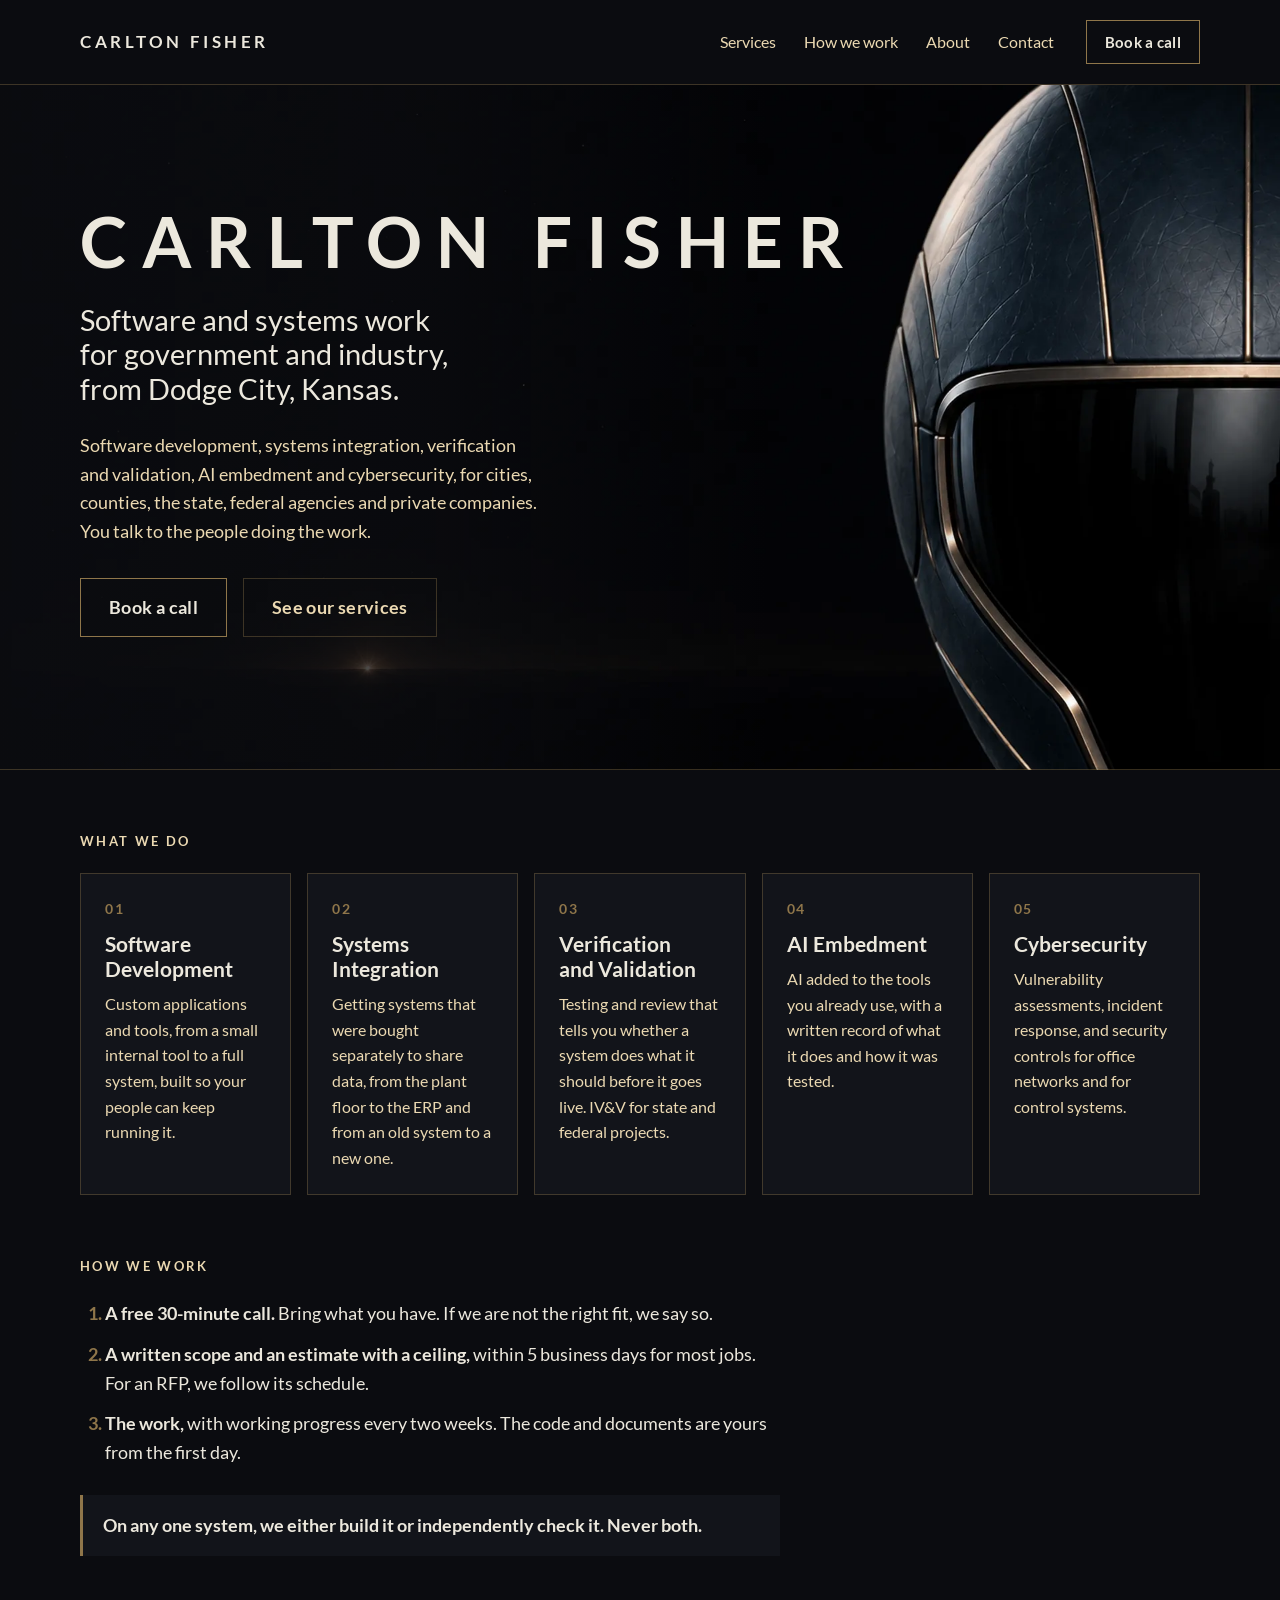
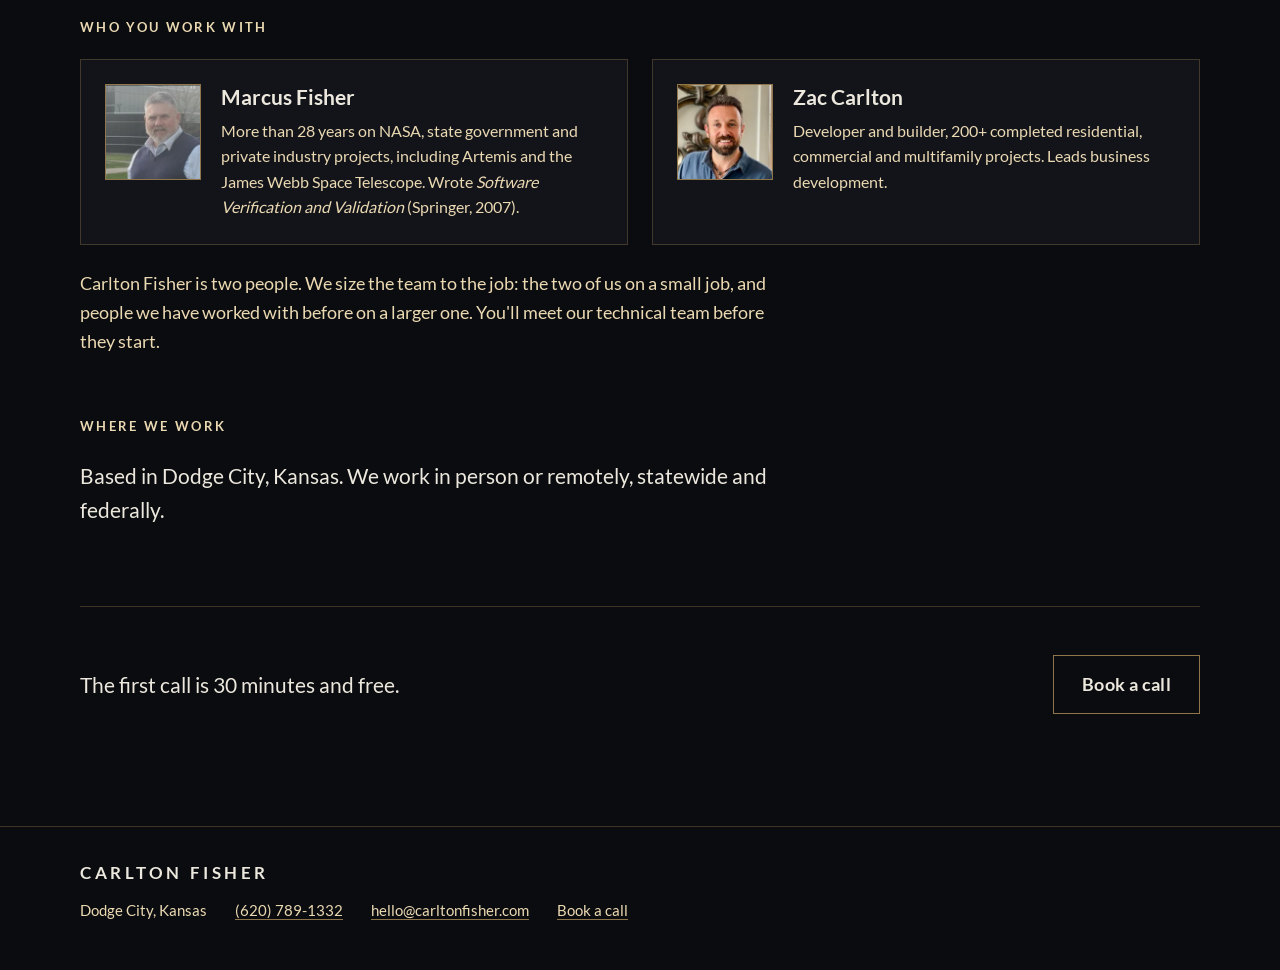
==== index.html @ 2996853e "Carlton Fisher site, launch build 4" ====
<!DOCTYPE html>
<html lang="en">
<head>
<meta charset="utf-8">
<meta name="viewport" content="width=device-width, initial-scale=1">
<title>Carlton Fisher</title>
<meta name="description" content="Carlton Fisher: software development, systems integration, verification and validation, AI embedment and cybersecurity for government and industry, from Dodge City, Kansas.">
<link rel="icon" href="assets/img/favicon.svg" type="image/svg+xml">
<link rel="stylesheet" href="assets/site.css">
</head>
<body>
<header class="top">
  <a class="wordmark" href="index.html">CARLTON FISHER</a>
  <nav aria-label="Main"><a href="index.html#services">Services</a><a href="how-we-work.html">How we work</a><a href="about.html">About</a><a href="contact.html">Contact</a></nav>
  <a class="btn btn-small" href="https://calendar.google.com/calendar/appointments/schedules/AcZssZ2aiXLFy0zfzbLXcPLZE_YEmuOmYzKaffqSTEAC0sA1fxh3rwkojlCjnzsBDREhoUScpNR8mEm6">Book a call</a>
</header>
<main>
<section class="hero">
  <div class="hero-text wrap">
    <p class="wordmark-xl">CARLTON FISHER</p>
    <h1>Software and systems work for government and industry, from Dodge City, Kansas.</h1>
    <p class="sub">Software development, systems integration, verification and validation, AI embedment and cybersecurity, for cities, counties, the state, federal agencies and private companies. You talk to the people doing the work.</p>
    <div class="actions">
      <a class="btn" href="https://calendar.google.com/calendar/appointments/schedules/AcZssZ2aiXLFy0zfzbLXcPLZE_YEmuOmYzKaffqSTEAC0sA1fxh3rwkojlCjnzsBDREhoUScpNR8mEm6">Book a call</a>
      <a class="btn btn-ghost" href="#services">See our services</a>
    </div>
  </div>
</section>

<section class="wrap block" id="services">
  <h2 class="label">What we do</h2>
  <div class="cards"><a class="card" href="software-development.html">
  <span class="num">01</span>
  <h3>Software Development</h3>
  <p>Custom applications and tools, from a small internal tool to a full system, built so your people can keep running it.</p>
</a><a class="card" href="systems-integration.html">
  <span class="num">02</span>
  <h3>Systems Integration</h3>
  <p>Getting systems that were bought separately to share data, from the plant floor to the ERP and from an old system to a new one.</p>
</a><a class="card" href="verification-and-validation.html">
  <span class="num">03</span>
  <h3>Verification and Validation</h3>
  <p>Testing and review that tells you whether a system does what it should before it goes live. IV&V for state and federal projects.</p>
</a><a class="card" href="ai-embedment.html">
  <span class="num">04</span>
  <h3>AI Embedment</h3>
  <p>AI added to the tools you already use, with a written record of what it does and how it was tested.</p>
</a><a class="card" href="cybersecurity.html">
  <span class="num">05</span>
  <h3>Cybersecurity</h3>
  <p>Vulnerability assessments, incident response, and security controls for office networks and for control systems.</p>
</a></div>
</section>

<section class="wrap block">
  <h2 class="label">How we work</h2>
  <ol class="steps">
    <li><b>A free 30-minute call.</b> Bring what you have. If we are not the right fit, we say so.</li>
    <li><b>A written scope and an estimate with a ceiling,</b> within 5 business days for most jobs. For an RFP, we follow its schedule.</li>
    <li><b>The work,</b> with working progress every two weeks. The code and documents are yours from the first day.</li>
  </ol>
  <p class="rule">On any one system, we either build it or independently check it. Never both.</p>
</section>

<section class="wrap block">
  <h2 class="label">Who you work with</h2>
  <div class="people">
    <div class="person">
      <img class="photo" src="assets/img/marcus.webp" alt="Marcus Fisher" width="96" height="96">
      <div>
        <h3>Marcus Fisher</h3>
        <p>More than 28 years on NASA, state government and private industry projects, including Artemis and the James Webb Space Telescope. Wrote <i>Software Verification and Validation</i> (Springer, 2007).</p>
      </div>
    </div>
    <div class="person">
      <img class="photo" src="assets/img/zac.webp" alt="Zac Carlton" width="96" height="96">
      <div>
        <h3>Zac Carlton</h3>
        <p>Developer and builder, 200+ completed residential, commercial and multifamily projects. Leads business development.</p>
      </div>
    </div>
  </div>
  <p class="note">Carlton Fisher is two people. We size the team to the job: the two of us on a small job, and people we have worked with before on a larger one. You'll meet our technical team before they start.</p>
</section>

<section class="wrap block">
  <h2 class="label">Where we work</h2>
  <p class="lead-p">Based in Dodge City, Kansas. We work in person or remotely, statewide and federally.</p>
</section>

<section class="cta wrap">
  <p>The first call is 30 minutes and free.</p>
  <a class="btn" href="https://calendar.google.com/calendar/appointments/schedules/AcZssZ2aiXLFy0zfzbLXcPLZE_YEmuOmYzKaffqSTEAC0sA1fxh3rwkojlCjnzsBDREhoUScpNR8mEm6">Book a call</a>
</section>

</main>
<footer class="foot">
  <div class="wordmark">CARLTON FISHER</div>
  <div class="foot-line">
    <span>Dodge City, Kansas</span>
    <a href="tel:+16207891332">(620) 789-1332</a>
    <a href="mailto:hello@carltonfisher.com">hello@carltonfisher.com</a>
    <a href="https://calendar.google.com/calendar/appointments/schedules/AcZssZ2aiXLFy0zfzbLXcPLZE_YEmuOmYzKaffqSTEAC0sA1fxh3rwkojlCjnzsBDREhoUScpNR8mEm6">Book a call</a>
  </div>
</footer>
</body>
</html>
---- assets/site.css ----
/* Carlton Fisher, review build. One visual world: space black, bone and cream text, aged bronze lines. Lato only.
   Layout idea: a dark field with one photographic hero; everything below sits on a 1120 px column with bronze hairlines. */
:root {
  --bg: #0B0C10;          /* Space Black */
  --raise: #12141A;       /* lifted panels */
  --text: #ECE8DD;        /* IMAGINE Bright Bone, main text */
  --text-2: #EBD9B2;      /* ACE Cream, secondary text */
  --accent: #8F764A;      /* Aged Bronze, lines and accents */
  --line: rgba(143, 118, 74, 0.38);
  --font: 'Lato', 'Helvetica Neue', Arial, sans-serif;
  --track: 0.21em;
  color-scheme: dark;
}

@font-face { font-family: 'Lato'; font-weight: 400; font-style: normal; font-display: swap; src: url('fonts/lato-latin-400-normal.woff2') format('woff2'); }
@font-face { font-family: 'Lato'; font-weight: 700; font-style: normal; font-display: swap; src: url('fonts/lato-latin-700-normal.woff2') format('woff2'); }

* { box-sizing: border-box; }
html { -webkit-text-size-adjust: 100%; }
body { margin: 0; background: var(--bg); color: var(--text); font-family: var(--font); font-size: 18px; line-height: 1.6; }
a { color: var(--text); text-decoration-color: var(--accent); text-underline-offset: 3px; }
a:hover { color: var(--text-2); }
:focus-visible { outline: 2px solid var(--text-2); outline-offset: 3px; }
img { max-width: 100%; }
h1, h2, h3 { text-wrap: balance; line-height: 1.2; margin: 0; }
p { margin: 0; }

.wrap { width: min(1120px, 100% - 48px); margin-inline: auto; }

.review-strip { background: #1B1810; color: var(--text-2); font-size: 13px; text-align: center; padding: 6px 16px; border-bottom: 1px solid var(--line); }

/* Top bar */
.top { display: flex; align-items: center; gap: 32px; padding: 20px max(24px, (100% - 1120px) / 2); border-bottom: 1px solid var(--line); background: var(--bg); }
.wordmark { font-weight: 700; letter-spacing: var(--track); font-size: 17px; text-decoration: none; white-space: nowrap; color: var(--text); }
.top nav { display: flex; gap: 28px; flex-wrap: wrap; margin-left: auto; }
.top nav a { color: var(--text-2); text-decoration: none; font-size: 16px; }
.top nav a[aria-current="page"], .top nav a:hover { color: var(--text); text-decoration: underline; text-decoration-color: var(--accent); }

/* Buttons */
.btn { display: inline-block; border: 1.5px solid var(--accent); color: var(--text); text-decoration: none; font-weight: 700; padding: 14px 28px; letter-spacing: 0.02em; transition: background-color .15s, color .15s; }
.btn:hover { background: var(--accent); color: var(--bg); }
.btn-small { padding: 9px 18px; font-size: 15px; }
.btn-ghost { border-color: var(--line); color: var(--text-2); }

/* Hero */
.hero {
  background:
    linear-gradient(90deg, rgba(11, 12, 16, 0.92) 0%, rgba(11, 12, 16, 0.70) 34%, rgba(11, 12, 16, 0) 60%),
    url('img/hero.webp') right 35% / cover no-repeat, var(--bg);
  padding: 120px 0 132px;
  border-bottom: 1px solid var(--line);
}
.hero-text { display: grid; gap: 24px; justify-items: start; }
.wordmark-xl { font-weight: 700; letter-spacing: var(--track); font-size: clamp(38px, 5.6vw, 70px); line-height: 1.05; }
.hero h1 { font-weight: 400; font-size: clamp(22px, 2.3vw, 29px); max-width: 30ch; color: var(--text); }
.hero .sub { color: var(--text-2); max-width: 46ch; }
.actions { display: flex; gap: 16px; flex-wrap: wrap; margin-top: 8px; }

/* Sections */
.block { padding: 64px 0 0; }
.label { font-size: 13px; font-weight: 700; letter-spacing: 0.18em; text-transform: uppercase; color: var(--text-2); margin-bottom: 24px; }
.lead-p { font-size: 21px; max-width: 62ch; }
.note { color: var(--text-2); margin-top: 24px; max-width: 70ch; }

.cards { display: grid; grid-template-columns: repeat(auto-fit, minmax(200px, 1fr)); gap: 16px; }
.card { display: grid; align-content: start; gap: 10px; padding: 24px; border: 1px solid var(--line); background: var(--raise); text-decoration: none; color: var(--text); transition: border-color .15s; }
.card:hover { border-color: var(--accent); color: var(--text); }
.card h3 { font-size: 21px; }
.card p { color: var(--text-2); font-size: 16px; }
.num { color: var(--accent); font-weight: 700; letter-spacing: 0.12em; font-size: 14px; font-variant-numeric: tabular-nums; }

.steps { margin: 0; padding-left: 1.4em; display: grid; gap: 12px; max-width: 70ch; }
.steps li::marker { color: var(--accent); font-weight: 700; }
.rule { margin-top: 28px; padding: 16px 20px; border-left: 3px solid var(--accent); background: var(--raise); font-weight: 700; max-width: 70ch; }

.people { display: grid; grid-template-columns: repeat(auto-fit, minmax(320px, 1fr)); gap: 24px; }
.people-about { padding-top: 40px; }
.person { display: grid; grid-template-columns: 96px 1fr; gap: 20px; align-items: start; padding: 24px; border: 1px solid var(--line); background: var(--raise); }
.person h3 { font-size: 21px; margin-bottom: 8px; }
.person p { color: var(--text-2); font-size: 16px; }
img.photo { object-fit: cover; }
.photo { width: 96px; height: 96px; border: 1px solid var(--accent); display: grid; place-items: center; font-weight: 700; letter-spacing: 0.12em; color: var(--text-2); background: var(--bg); }

/* Inner pages */
.page-head { padding: 72px 0 8px; display: grid; gap: 20px; }
.page-head h1 { font-size: clamp(34px, 4.2vw, 52px); font-weight: 700; letter-spacing: 0.01em; }
.page-head .label { margin-bottom: 0; }
.page-head p { max-width: 66ch; color: var(--text-2); }
.page-head .lead-p { color: var(--text); }
.grid2 { display: grid; grid-template-columns: repeat(auto-fit, minmax(320px, 1fr)); gap: 0 48px; }
.ticks { margin: 0; padding: 0; list-style: none; display: grid; gap: 10px; }
.ticks li { padding-left: 22px; position: relative; }
.ticks li::before { content: ''; position: absolute; left: 0; top: 0.72em; width: 10px; height: 1.5px; background: var(--accent); }
.who { margin-top: 20px; }
.qa { padding: 20px 0; border-top: 1px solid var(--line); max-width: 74ch; }
.qa h3 { font-size: 19px; margin-bottom: 6px; }
.qa p { color: var(--text-2); }

.prose { padding-top: 32px; max-width: 760px; margin-inline: auto; display: grid; gap: 12px; }
.prose h2 { font-size: 22px; margin-top: 28px; }
.prose p { color: var(--text-2); }

.contact-grid { display: grid; grid-template-columns: repeat(auto-fit, minmax(240px, 1fr)); gap: 16px; padding-top: 32px; }
.contact-item { padding: 24px; border: 1px solid var(--line); background: var(--raise); display: grid; gap: 8px; align-content: start; }
.contact-item .label { margin-bottom: 4px; }

.cta { margin-top: 80px; padding: 48px 0; border-top: 1px solid var(--line); display: flex; align-items: center; justify-content: space-between; gap: 24px; flex-wrap: wrap; }
.cta p { font-size: 21px; }

.foot { margin-top: 64px; padding: 32px max(24px, (100% - 1120px) / 2) 48px; border-top: 1px solid var(--line); display: grid; gap: 12px; }
.foot-line { display: flex; flex-wrap: wrap; gap: 8px 28px; color: var(--text-2); font-size: 15px; }
.foot-line a { color: var(--text-2); }

/* Review placeholders: remove before launch */
.pending { display: inline-block; margin-top: 10px; padding: 4px 10px; border: 1px dashed var(--accent); color: var(--text-2); font-size: 13px; line-height: 1.4; background: rgba(143, 118, 74, 0.10); }
.pending b { color: var(--text); }

@media (max-width: 760px) {
  body { font-size: 17px; }
  .top { flex-wrap: wrap; gap: 14px 20px; }
  .top nav { margin-left: 0; order: 3; width: 100%; gap: 18px; }
  .hero { background:
      linear-gradient(180deg, rgba(11, 12, 16, 0.55) 0%, rgba(11, 12, 16, 0.88) 55%, rgba(11, 12, 16, 0.96) 100%),
      url('img/hero.webp') 82% top / auto 120% no-repeat, var(--bg);
    padding: 220px 0 72px; }
  .person { grid-template-columns: 72px 1fr; }
  .photo { width: 72px; height: 72px; }
  .cta { flex-direction: column; align-items: flex-start; }
}

@media (prefers-reduced-motion: reduce) { * { transition: none !important; } }
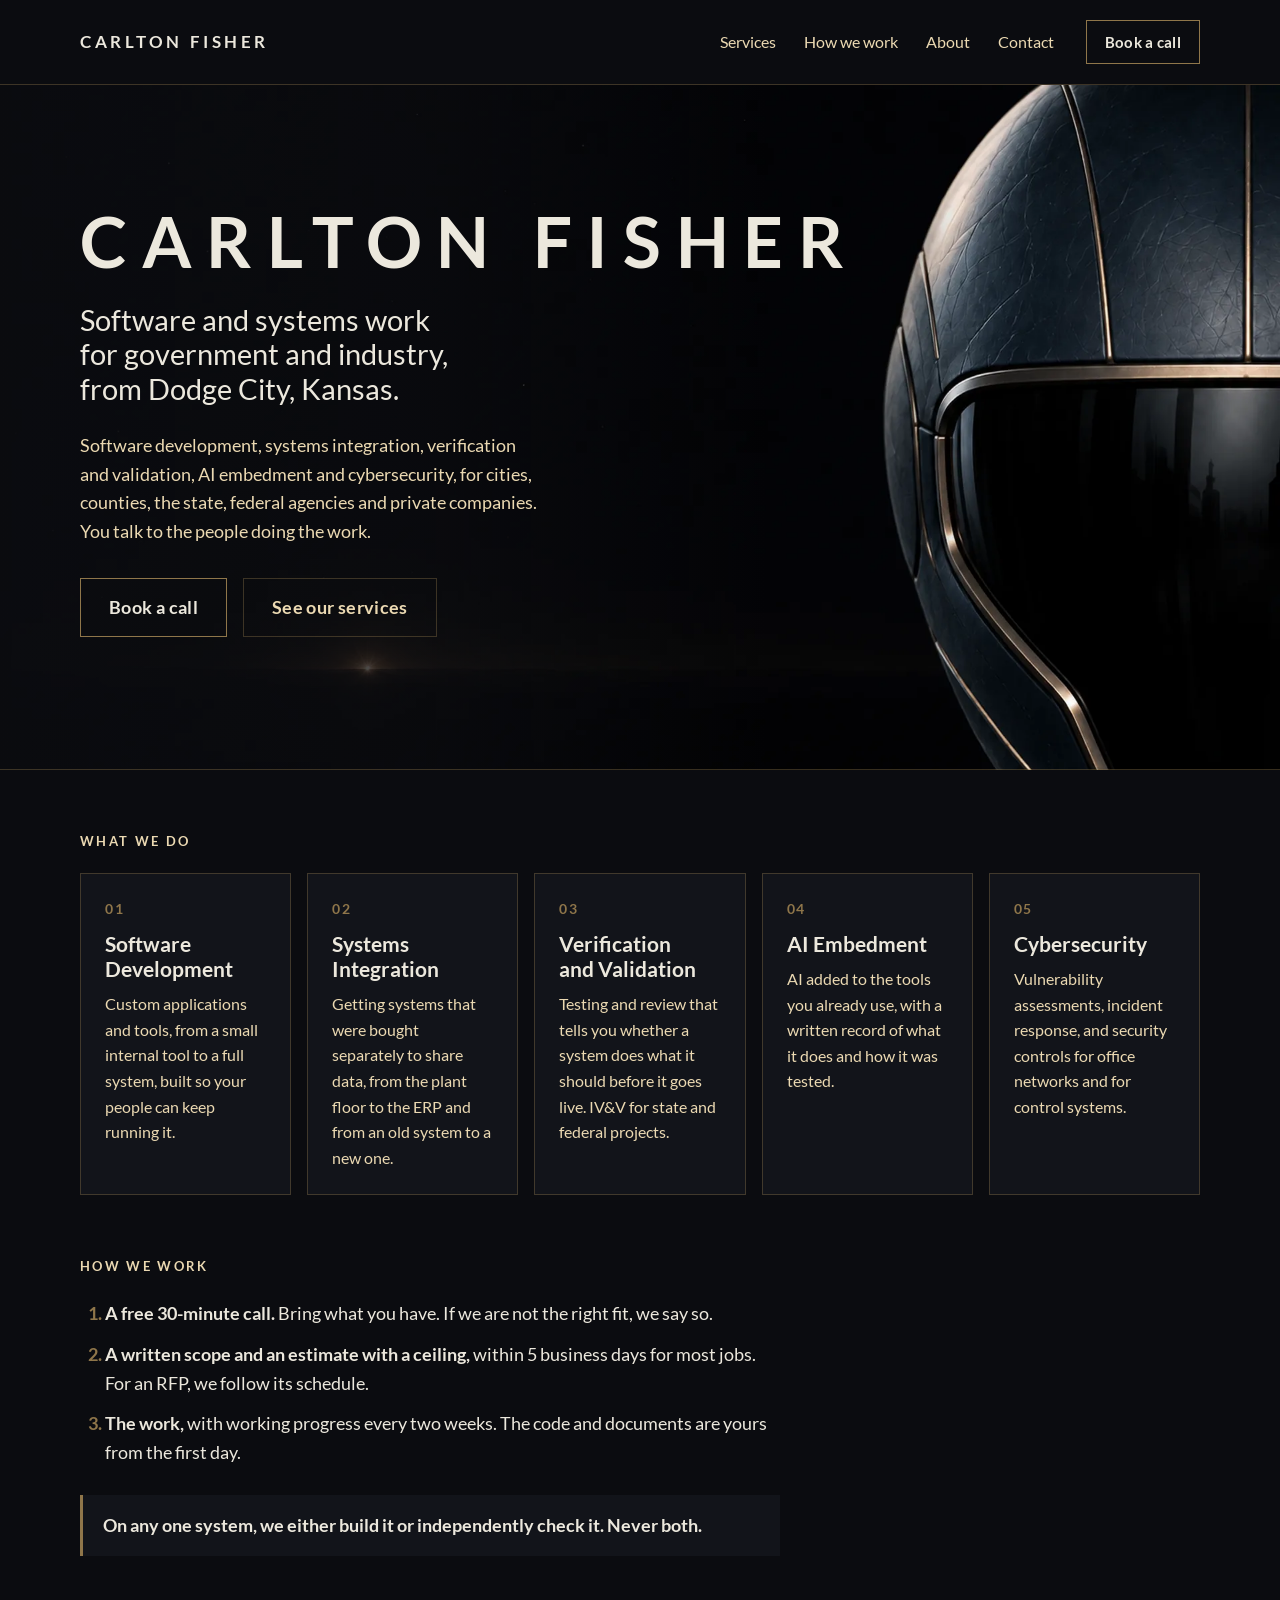
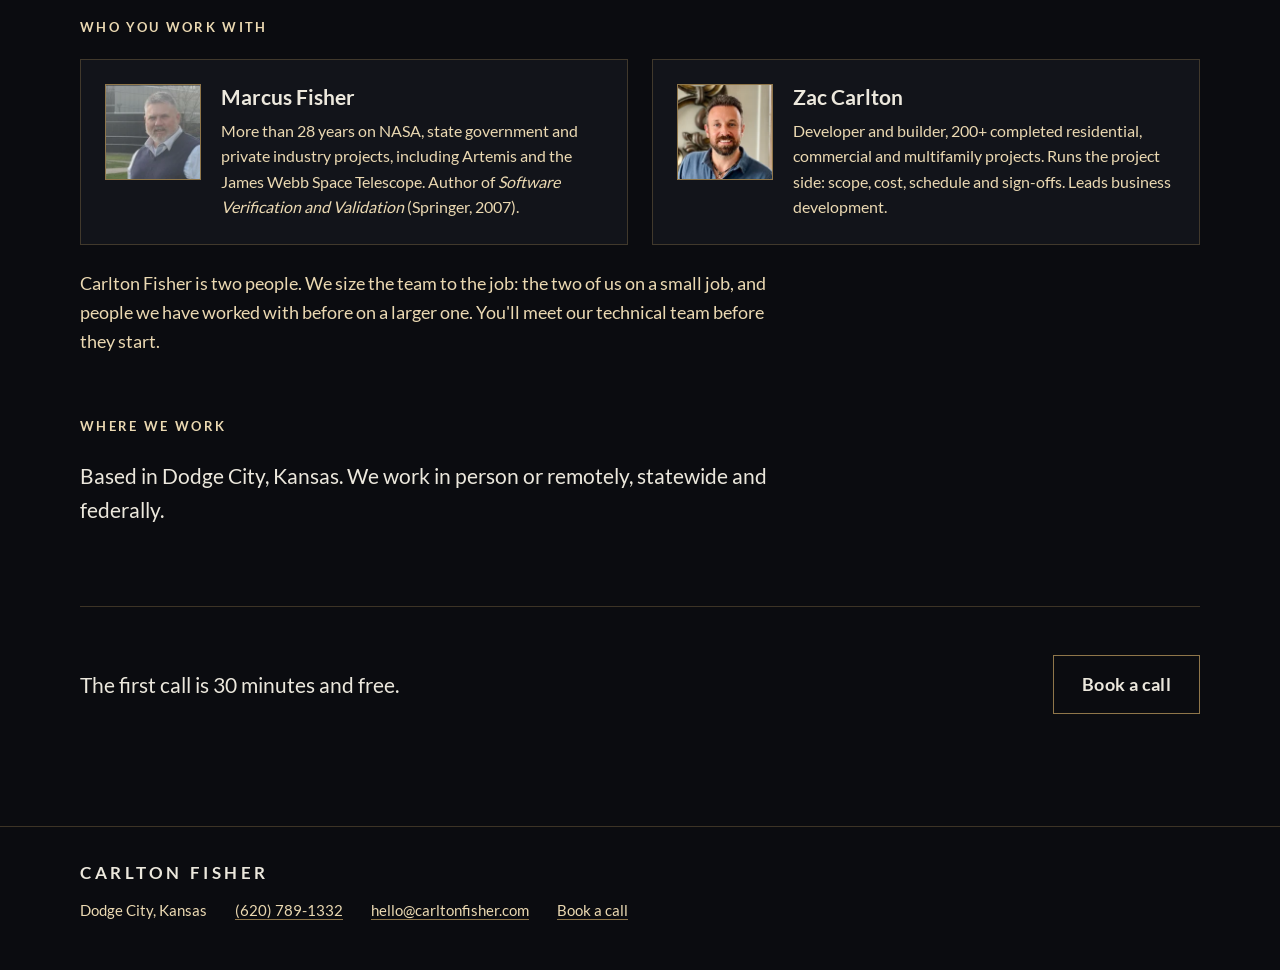
==== commit f470dc84: "Build 5: bio edits from Lona's read Marcus's book line now reads 'Author of' (home) and 'He is the a" ====
--- a/index.html
+++ b/index.html
@@ -69,14 +69,14 @@
       <img class="photo" src="assets/img/marcus.webp" alt="Marcus Fisher" width="96" height="96">
       <div>
         <h3>Marcus Fisher</h3>
-        <p>More than 28 years on NASA, state government and private industry projects, including Artemis and the James Webb Space Telescope. Wrote <i>Software Verification and Validation</i> (Springer, 2007).</p>
+        <p>More than 28 years on NASA, state government and private industry projects, including Artemis and the James Webb Space Telescope. Author of <i>Software Verification and Validation</i> (Springer, 2007).</p>
       </div>
     </div>
     <div class="person">
       <img class="photo" src="assets/img/zac.webp" alt="Zac Carlton" width="96" height="96">
       <div>
         <h3>Zac Carlton</h3>
-        <p>Developer and builder, 200+ completed residential, commercial and multifamily projects. Leads business development.</p>
+        <p>Developer and builder, 200+ completed residential, commercial and multifamily projects. Runs the project side: scope, cost, schedule and sign-offs. Leads business development.</p>
       </div>
     </div>
   </div>
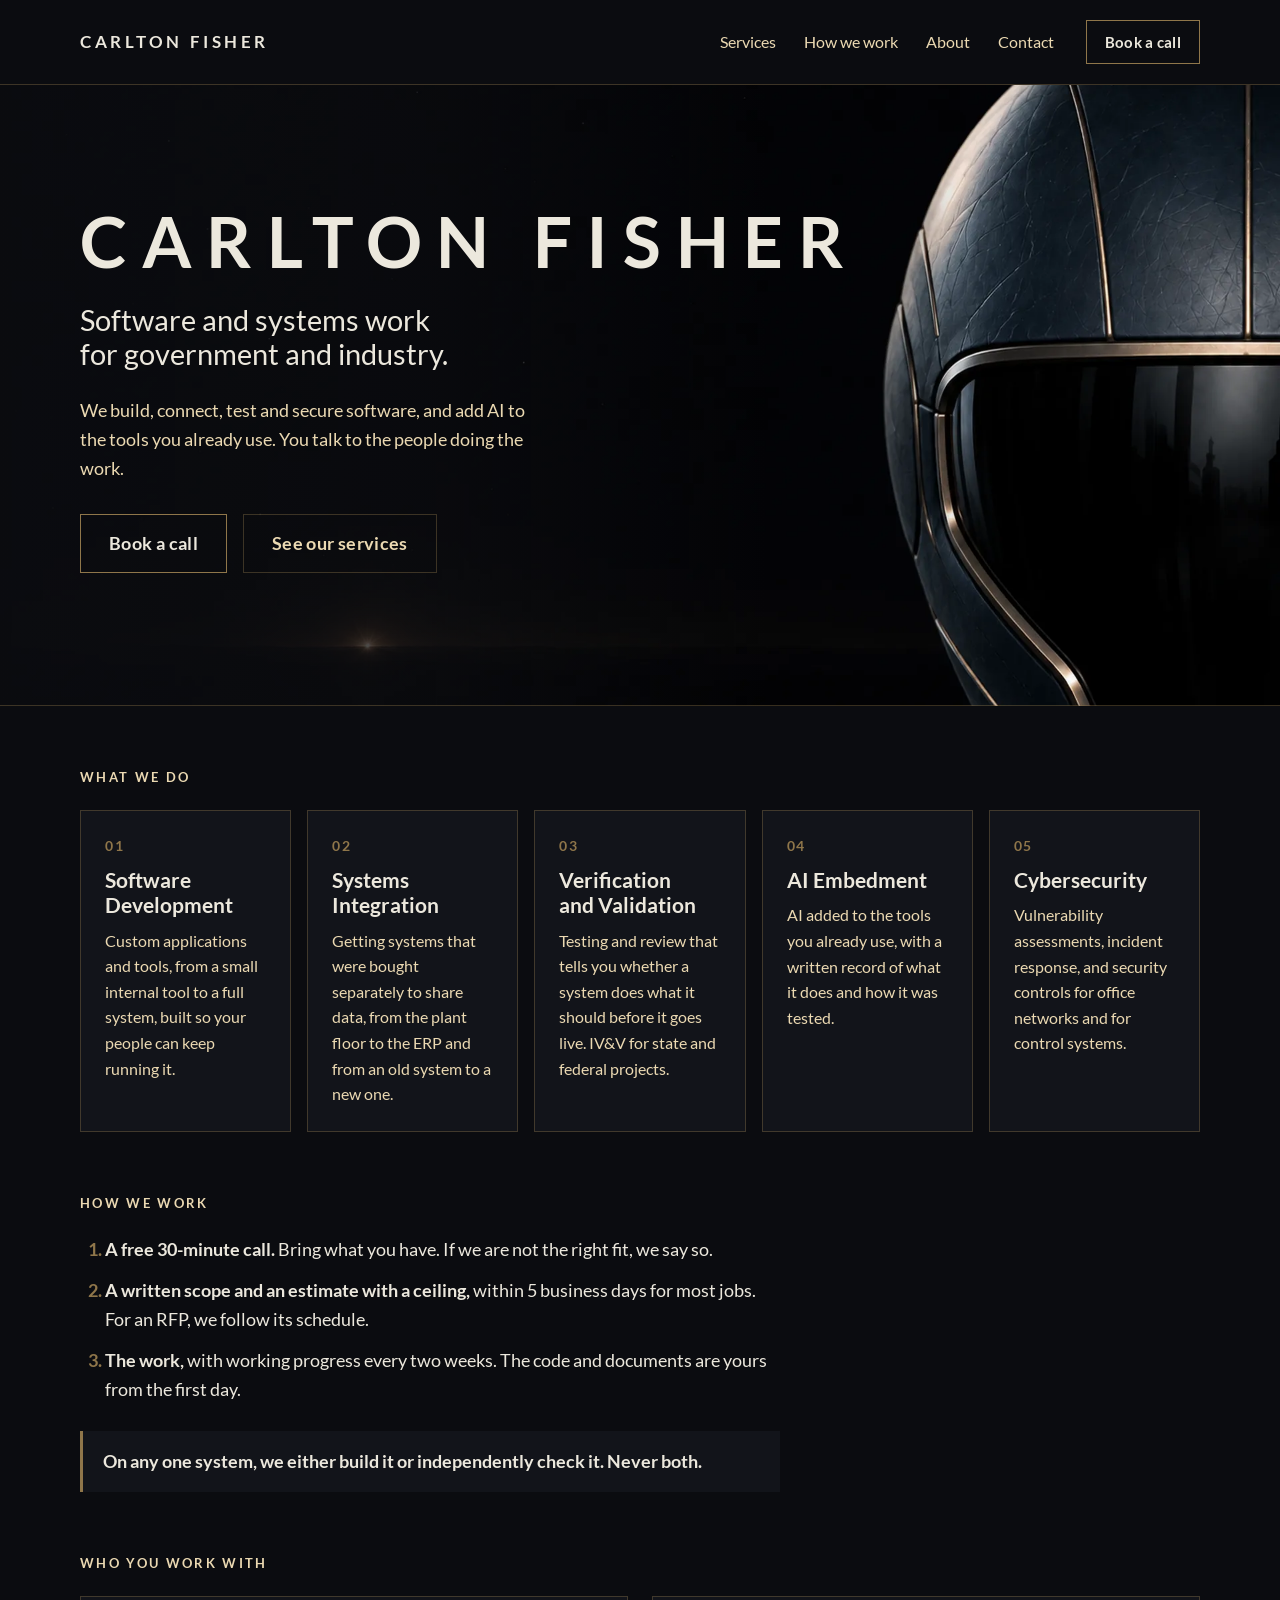
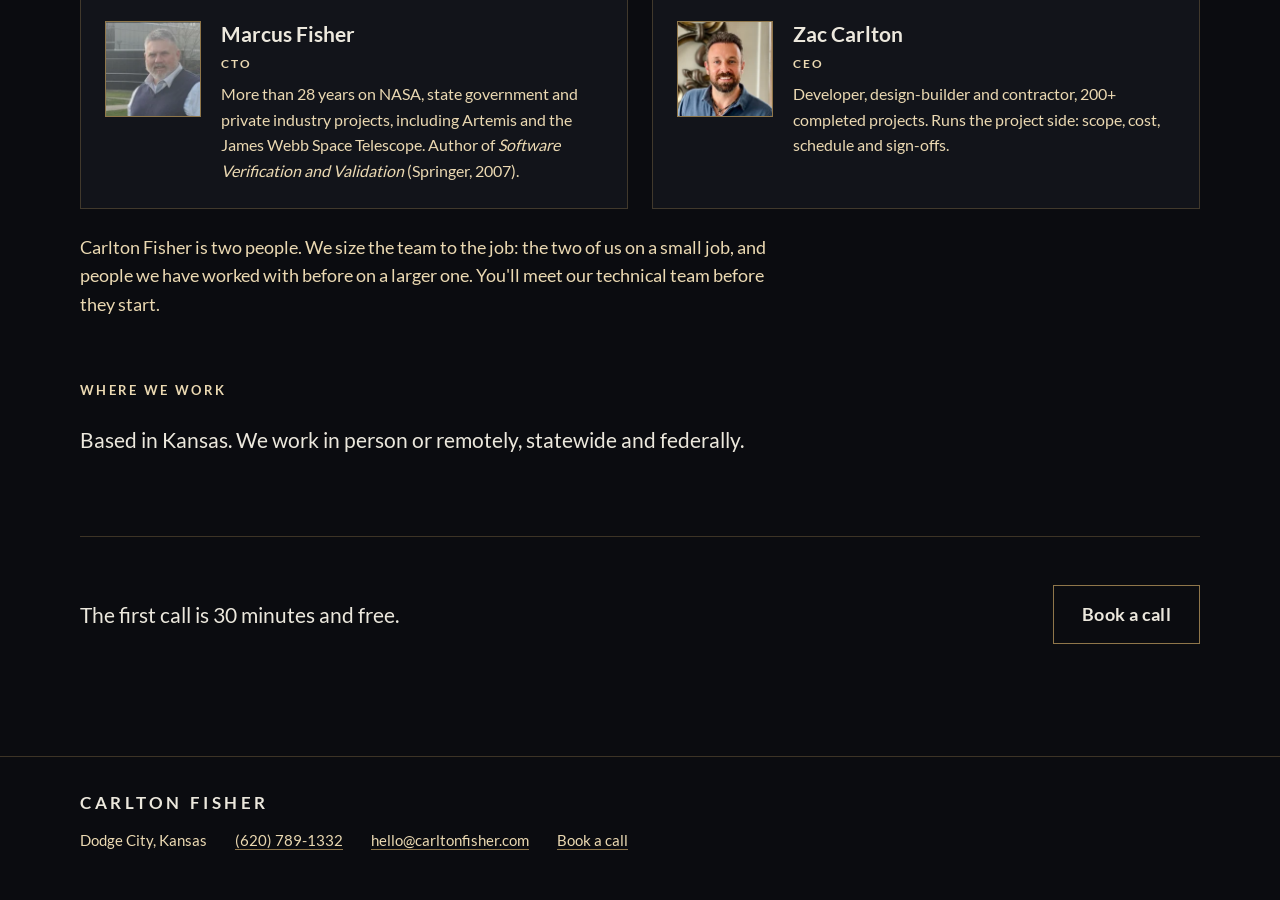
==== commit 6a4ec384: "Build 6: owner's comments on the live site Dodge City out of the headline and search description (ke" ====
--- a/index.html
+++ b/index.html
@@ -4,7 +4,7 @@
 <meta charset="utf-8">
 <meta name="viewport" content="width=device-width, initial-scale=1">
 <title>Carlton Fisher</title>
-<meta name="description" content="Carlton Fisher: software development, systems integration, verification and validation, AI embedment and cybersecurity for government and industry, from Dodge City, Kansas.">
+<meta name="description" content="Carlton Fisher: software development, systems integration, verification and validation, AI embedment and cybersecurity for government and industry.">
 <link rel="icon" href="assets/img/favicon.svg" type="image/svg+xml">
 <link rel="stylesheet" href="assets/site.css">
 </head>
@@ -18,8 +18,8 @@
 <section class="hero">
   <div class="hero-text wrap">
     <p class="wordmark-xl">CARLTON FISHER</p>
-    <h1>Software and systems work for government and industry, from Dodge City, Kansas.</h1>
-    <p class="sub">Software development, systems integration, verification and validation, AI embedment and cybersecurity, for cities, counties, the state, federal agencies and private companies. You talk to the people doing the work.</p>
+    <h1>Software and systems work for government and industry.</h1>
+    <p class="sub">We build, connect, test and secure software, and add AI to the tools you already use. You talk to the people doing the work.</p>
     <div class="actions">
       <a class="btn" href="https://calendar.google.com/calendar/appointments/schedules/AcZssZ2aiXLFy0zfzbLXcPLZE_YEmuOmYzKaffqSTEAC0sA1fxh3rwkojlCjnzsBDREhoUScpNR8mEm6">Book a call</a>
       <a class="btn btn-ghost" href="#services">See our services</a>
@@ -69,6 +69,7 @@
       <img class="photo" src="assets/img/marcus.webp" alt="Marcus Fisher" width="96" height="96">
       <div>
         <h3>Marcus Fisher</h3>
+        <p class="role">CTO</p>
         <p>More than 28 years on NASA, state government and private industry projects, including Artemis and the James Webb Space Telescope. Author of <i>Software Verification and Validation</i> (Springer, 2007).</p>
       </div>
     </div>
@@ -76,7 +77,8 @@
       <img class="photo" src="assets/img/zac.webp" alt="Zac Carlton" width="96" height="96">
       <div>
         <h3>Zac Carlton</h3>
-        <p>Developer and builder, 200+ completed residential, commercial and multifamily projects. Runs the project side: scope, cost, schedule and sign-offs. Leads business development.</p>
+        <p class="role">CEO</p>
+        <p>Developer, design-builder and contractor, 200+ completed projects. Runs the project side: scope, cost, schedule and sign-offs.</p>
       </div>
     </div>
   </div>
@@ -85,7 +87,7 @@
 
 <section class="wrap block">
   <h2 class="label">Where we work</h2>
-  <p class="lead-p">Based in Dodge City, Kansas. We work in person or remotely, statewide and federally.</p>
+  <p class="lead-p">Based in Kansas. We work in person or remotely, statewide and federally.</p>
 </section>
 
 <section class="cta wrap">
--- a/assets/site.css
+++ b/assets/site.css
@@ -78,6 +78,7 @@
 .person { display: grid; grid-template-columns: 96px 1fr; gap: 20px; align-items: start; padding: 24px; border: 1px solid var(--line); background: var(--raise); }
 .person h3 { font-size: 21px; margin-bottom: 8px; }
 .person p { color: var(--text-2); font-size: 16px; }
+.person .role { font-size: 12px; font-weight: 700; letter-spacing: 0.16em; text-transform: uppercase; color: var(--text-2); margin: 0 0 8px; }
 img.photo { object-fit: cover; }
 .photo { width: 96px; height: 96px; border: 1px solid var(--accent); display: grid; place-items: center; font-weight: 700; letter-spacing: 0.12em; color: var(--text-2); background: var(--bg); }
 
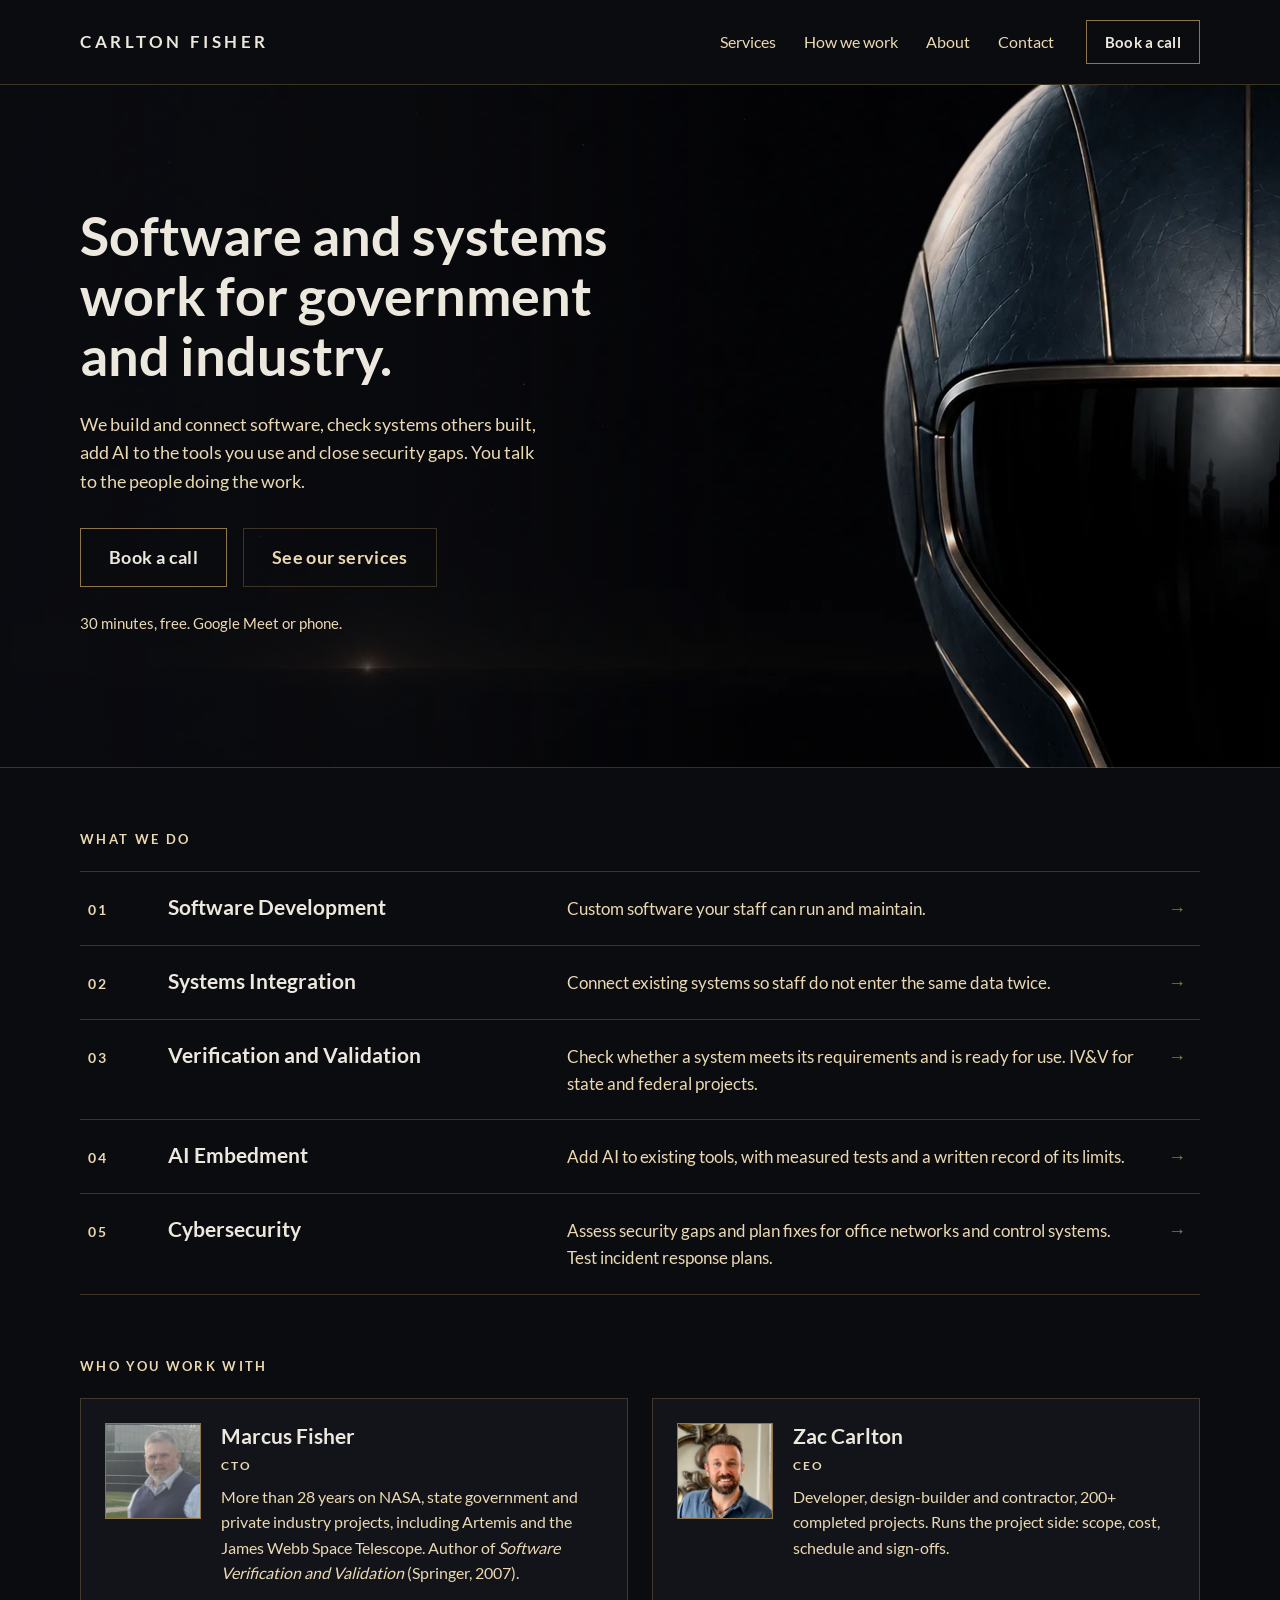
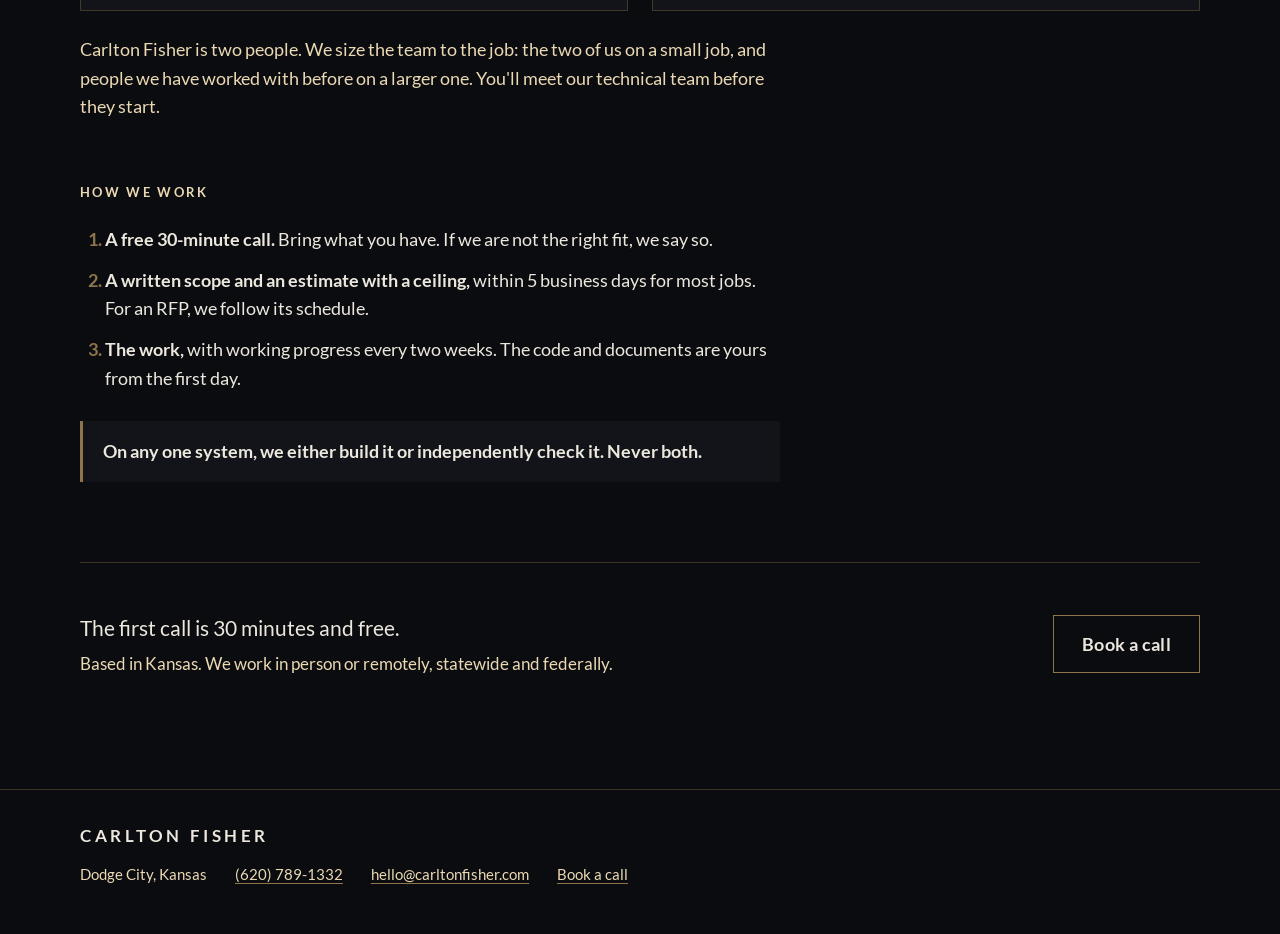
==== commit 9bad5156: "Build 7: design review changes Hero leads with the headline (second wordmark removed) and the agreed" ====
--- a/index.html
+++ b/index.html
@@ -4,62 +4,49 @@
 <meta charset="utf-8">
 <meta name="viewport" content="width=device-width, initial-scale=1">
 <title>Carlton Fisher</title>
-<meta name="description" content="Carlton Fisher: software development, systems integration, verification and validation, AI embedment and cybersecurity for government and industry.">
+<meta name="description" content="Software and systems work for government and industry. Book a free 30-minute call with Carlton Fisher.">
+<link rel="canonical" href="https://carltonfisher.com/">
+<meta property="og:type" content="website">
+<meta property="og:site_name" content="Carlton Fisher">
+<meta property="og:title" content="Carlton Fisher">
+<meta property="og:description" content="Software and systems work for government and industry. Book a free 30-minute call with Carlton Fisher.">
+<meta property="og:url" content="https://carltonfisher.com/">
+<meta property="og:image" content="https://carltonfisher.com/assets/img/og.jpg">
+<meta property="og:image:width" content="1200">
+<meta property="og:image:height" content="630">
+<meta name="twitter:card" content="summary_large_image">
 <link rel="icon" href="assets/img/favicon.svg" type="image/svg+xml">
 <link rel="stylesheet" href="assets/site.css">
 </head>
 <body>
+<a class="skip" href="#main">Skip to content</a>
 <header class="top">
   <a class="wordmark" href="index.html">CARLTON FISHER</a>
   <nav aria-label="Main"><a href="index.html#services">Services</a><a href="how-we-work.html">How we work</a><a href="about.html">About</a><a href="contact.html">Contact</a></nav>
   <a class="btn btn-small" href="https://calendar.google.com/calendar/appointments/schedules/AcZssZ2aiXLFy0zfzbLXcPLZE_YEmuOmYzKaffqSTEAC0sA1fxh3rwkojlCjnzsBDREhoUScpNR8mEm6">Book a call</a>
 </header>
-<main>
+<main id="main">
 <section class="hero">
   <div class="hero-text wrap">
-    <p class="wordmark-xl">CARLTON FISHER</p>
     <h1>Software and systems work for government and industry.</h1>
-    <p class="sub">We build, connect, test and secure software, and add AI to the tools you already use. You talk to the people doing the work.</p>
+    <p class="sub">We build and connect software, check systems others built, add AI to the tools you use and close security gaps. You talk to the people doing the work.</p>
     <div class="actions">
       <a class="btn" href="https://calendar.google.com/calendar/appointments/schedules/AcZssZ2aiXLFy0zfzbLXcPLZE_YEmuOmYzKaffqSTEAC0sA1fxh3rwkojlCjnzsBDREhoUScpNR8mEm6">Book a call</a>
       <a class="btn btn-ghost" href="#services">See our services</a>
     </div>
+    <p class="call-note">30 minutes, free. Google Meet or phone.</p>
   </div>
 </section>
 
 <section class="wrap block" id="services">
   <h2 class="label">What we do</h2>
-  <div class="cards"><a class="card" href="software-development.html">
-  <span class="num">01</span>
-  <h3>Software Development</h3>
-  <p>Custom applications and tools, from a small internal tool to a full system, built so your people can keep running it.</p>
-</a><a class="card" href="systems-integration.html">
-  <span class="num">02</span>
-  <h3>Systems Integration</h3>
-  <p>Getting systems that were bought separately to share data, from the plant floor to the ERP and from an old system to a new one.</p>
-</a><a class="card" href="verification-and-validation.html">
-  <span class="num">03</span>
-  <h3>Verification and Validation</h3>
-  <p>Testing and review that tells you whether a system does what it should before it goes live. IV&V for state and federal projects.</p>
-</a><a class="card" href="ai-embedment.html">
-  <span class="num">04</span>
-  <h3>AI Embedment</h3>
-  <p>AI added to the tools you already use, with a written record of what it does and how it was tested.</p>
-</a><a class="card" href="cybersecurity.html">
-  <span class="num">05</span>
-  <h3>Cybersecurity</h3>
-  <p>Vulnerability assessments, incident response, and security controls for office networks and for control systems.</p>
-</a></div>
-</section>
-
-<section class="wrap block">
-  <h2 class="label">How we work</h2>
-  <ol class="steps">
-    <li><b>A free 30-minute call.</b> Bring what you have. If we are not the right fit, we say so.</li>
-    <li><b>A written scope and an estimate with a ceiling,</b> within 5 business days for most jobs. For an RFP, we follow its schedule.</li>
-    <li><b>The work,</b> with working progress every two weeks. The code and documents are yours from the first day.</li>
-  </ol>
-  <p class="rule">On any one system, we either build it or independently check it. Never both.</p>
+  <div class="rows">
+    <a class="row" href="software-development.html"><span class="num">01</span><h3>Software Development</h3><p>Custom software your staff can run and maintain.</p><span class="arrow" aria-hidden="true">&rarr;</span></a>
+    <a class="row" href="systems-integration.html"><span class="num">02</span><h3>Systems Integration</h3><p>Connect existing systems so staff do not enter the same data twice.</p><span class="arrow" aria-hidden="true">&rarr;</span></a>
+    <a class="row" href="verification-and-validation.html"><span class="num">03</span><h3>Verification and Validation</h3><p>Check whether a system meets its requirements and is ready for use. IV&amp;V for state and federal projects.</p><span class="arrow" aria-hidden="true">&rarr;</span></a>
+    <a class="row" href="ai-embedment.html"><span class="num">04</span><h3>AI Embedment</h3><p>Add AI to existing tools, with measured tests and a written record of its limits.</p><span class="arrow" aria-hidden="true">&rarr;</span></a>
+    <a class="row" href="cybersecurity.html"><span class="num">05</span><h3>Cybersecurity</h3><p>Assess security gaps and plan fixes for office networks and control systems. Test incident response plans.</p><span class="arrow" aria-hidden="true">&rarr;</span></a>
+  </div>
 </section>
 
 <section class="wrap block">
@@ -86,12 +73,17 @@
 </section>
 
 <section class="wrap block">
-  <h2 class="label">Where we work</h2>
-  <p class="lead-p">Based in Kansas. We work in person or remotely, statewide and federally.</p>
+  <h2 class="label">How we work</h2>
+  <ol class="steps">
+    <li><b>A free 30-minute call.</b> Bring what you have. If we are not the right fit, we say so.</li>
+    <li><b>A written scope and an estimate with a ceiling,</b> within 5 business days for most jobs. For an RFP, we follow its schedule.</li>
+    <li><b>The work,</b> with working progress every two weeks. The code and documents are yours from the first day.</li>
+  </ol>
+  <p class="rule">On any one system, we either build it or independently check it. Never both.</p>
 </section>
 
 <section class="cta wrap">
-  <p>The first call is 30 minutes and free.</p>
+  <div class="cta-text"><p>The first call is 30 minutes and free.</p><p class="loc">Based in Kansas. We work in person or remotely, statewide and federally.</p></div>
   <a class="btn" href="https://calendar.google.com/calendar/appointments/schedules/AcZssZ2aiXLFy0zfzbLXcPLZE_YEmuOmYzKaffqSTEAC0sA1fxh3rwkojlCjnzsBDREhoUScpNR8mEm6">Book a call</a>
 </section>
 
--- a/assets/site.css
+++ b/assets/site.css
@@ -52,7 +52,8 @@
 }
 .hero-text { display: grid; gap: 24px; justify-items: start; }
 .wordmark-xl { font-weight: 700; letter-spacing: var(--track); font-size: clamp(38px, 5.6vw, 70px); line-height: 1.05; }
-.hero h1 { font-weight: 400; font-size: clamp(22px, 2.3vw, 29px); max-width: 30ch; color: var(--text); }
+.hero h1 { font-weight: 700; font-size: clamp(30px, 4.2vw, 54px); line-height: 1.12; max-width: 22ch; color: var(--text); }
+.call-note { color: var(--text-2); font-size: 15px; }
 .hero .sub { color: var(--text-2); max-width: 46ch; }
 .actions { display: flex; gap: 16px; flex-wrap: wrap; margin-top: 8px; }
 
@@ -67,13 +68,14 @@
 .card:hover { border-color: var(--accent); color: var(--text); }
 .card h3 { font-size: 21px; }
 .card p { color: var(--text-2); font-size: 16px; }
-.num { color: var(--accent); font-weight: 700; letter-spacing: 0.12em; font-size: 14px; font-variant-numeric: tabular-nums; }
+.num { color: var(--text-2); font-weight: 700; letter-spacing: 0.12em; font-size: 14px; font-variant-numeric: tabular-nums; }
 
 .steps { margin: 0; padding-left: 1.4em; display: grid; gap: 12px; max-width: 70ch; }
 .steps li::marker { color: var(--accent); font-weight: 700; }
 .rule { margin-top: 28px; padding: 16px 20px; border-left: 3px solid var(--accent); background: var(--raise); font-weight: 700; max-width: 70ch; }
 
-.people { display: grid; grid-template-columns: repeat(auto-fit, minmax(320px, 1fr)); gap: 24px; }
+.people { display: grid; grid-template-columns: repeat(auto-fit, minmax(min(100%, 320px), 1fr)); gap: 24px; }
+.people > *, .grid2 > * { min-width: 0; }
 .people-about { padding-top: 40px; }
 .person { display: grid; grid-template-columns: 96px 1fr; gap: 20px; align-items: start; padding: 24px; border: 1px solid var(--line); background: var(--raise); }
 .person h3 { font-size: 21px; margin-bottom: 8px; }
@@ -82,13 +84,25 @@
 img.photo { object-fit: cover; }
 .photo { width: 96px; height: 96px; border: 1px solid var(--accent); display: grid; place-items: center; font-weight: 700; letter-spacing: 0.12em; color: var(--text-2); background: var(--bg); }
 
+.rows { border-top: 1px solid var(--line); }
+.row { display: grid; grid-template-columns: 56px minmax(0, 34%) minmax(0, 1fr) 24px; gap: 6px 24px; align-items: baseline; padding: 22px 8px; border-bottom: 1px solid var(--line); text-decoration: none; color: var(--text); }
+.row h3 { font-size: 21px; }
+.row p { color: var(--text-2); font-size: 17px; }
+.row .arrow { color: var(--accent); transition: transform .15s; }
+.row:hover { color: var(--text); background: var(--raise); }
+.row:hover .arrow { transform: translateX(4px); color: var(--text-2); }
+.cta-text { display: grid; gap: 6px; }
+.cta .loc { font-size: 17px; color: var(--text-2); }
+.skip { position: absolute; left: -9999px; top: 12px; z-index: 10; background: var(--raise); color: var(--text); padding: 10px 14px; border: 1px solid var(--accent); }
+.skip:focus { left: 16px; }
+
 /* Inner pages */
 .page-head { padding: 72px 0 8px; display: grid; gap: 20px; }
 .page-head h1 { font-size: clamp(34px, 4.2vw, 52px); font-weight: 700; letter-spacing: 0.01em; }
 .page-head .label { margin-bottom: 0; }
 .page-head p { max-width: 66ch; color: var(--text-2); }
 .page-head .lead-p { color: var(--text); }
-.grid2 { display: grid; grid-template-columns: repeat(auto-fit, minmax(320px, 1fr)); gap: 0 48px; }
+.grid2 { display: grid; grid-template-columns: repeat(auto-fit, minmax(min(100%, 320px), 1fr)); gap: 0 48px; }
 .ticks { margin: 0; padding: 0; list-style: none; display: grid; gap: 10px; }
 .ticks li { padding-left: 22px; position: relative; }
 .ticks li::before { content: ''; position: absolute; left: 0; top: 0.72em; width: 10px; height: 1.5px; background: var(--accent); }
@@ -119,14 +133,25 @@
 @media (max-width: 760px) {
   body { font-size: 17px; }
   .top { flex-wrap: wrap; gap: 14px 20px; }
-  .top nav { margin-left: 0; order: 3; width: 100%; gap: 18px; }
+  .top nav { margin-left: 0; order: 3; width: 100%; gap: 6px 16px; }
+  .top nav a { font-size: 15px; }
+  .top .btn-small { margin-left: auto; }
+  .row { grid-template-columns: 40px minmax(0, 1fr) 20px; padding: 18px 4px; }
+  .row p { grid-column: 2 / 3; grid-row: 2; font-size: 16px; }
+  .row .arrow { grid-column: 3; grid-row: 1; }
   .hero { background:
       linear-gradient(180deg, rgba(11, 12, 16, 0.55) 0%, rgba(11, 12, 16, 0.88) 55%, rgba(11, 12, 16, 0.96) 100%),
       url('img/hero.webp') 82% top / auto 120% no-repeat, var(--bg);
-    padding: 220px 0 72px; }
+    padding: 132px 0 64px; }
   .person { grid-template-columns: 72px 1fr; }
   .photo { width: 72px; height: 72px; }
   .cta { flex-direction: column; align-items: flex-start; }
 }
 
+@media (max-width: 400px) {
+  .wordmark { font-size: 14px; }
+  .top nav { gap: 6px 12px; justify-content: space-between; }
+  .top nav a { font-size: 14px; }
+}
+
 @media (prefers-reduced-motion: reduce) { * { transition: none !important; } }
